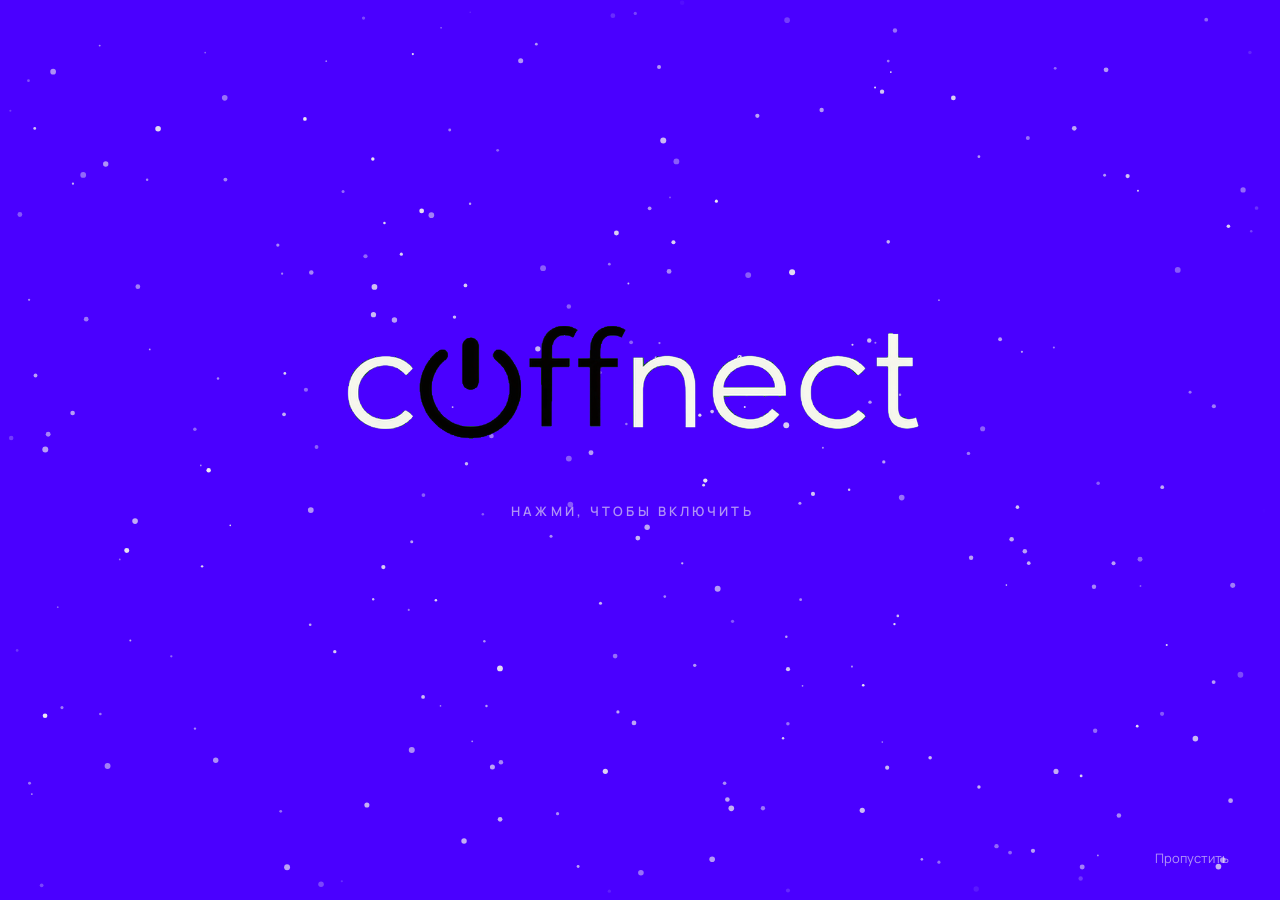
==== index.html @ 3ec6827f "Сайт CONNECT: главная, каталог, ремонт, правовые страницы Co-Authored-By: Claude Opus 5.5 <noreply@a" ====
<!doctype html>
<html lang="ru">
<head>
  <meta charset="utf-8">
  <meta name="viewport" content="width=device-width, initial-scale=1">
  <title>CONNECT — смартфоны, аксессуары и ремонт в Тирасполе</title>
  <meta name="description" content="15 лет продаём и ремонтируем смартфоны. Ремонт от 30 минут, iPhone и Samsung в наличии и под заказ, рассрочка. Тирасполь, ул. Комсомольская 10/1.">
  <meta name="theme-color" content="#4A00FF">
  <!-- Интро показываем только при первом заходе: решаем до отрисовки, чтобы не мигало -->
  <script>
    try {
      if (localStorage.getItem('connect-intro-seen') === '1' && !location.search.includes('intro')) {
        document.documentElement.classList.add('intro-seen');
      }
    } catch (e) {}
  </script>
  <link rel="preconnect" href="https://fonts.googleapis.com">
  <link rel="preconnect" href="https://fonts.gstatic.com" crossorigin>
  <link href="https://fonts.googleapis.com/css2?family=Manrope:wght@400;600;800&display=swap" rel="stylesheet">
  <link rel="stylesheet" href="css/style.css?v=7">
</head>
<body class="is-off">

  <header class="site-header" aria-hidden="true">
    <a class="site-logo" href="index.html" aria-label="CONNECT — на главную"><img src="assets/logo-on.png" alt="CONNECT" width="1060" height="280"></a>
    <nav class="site-nav">
      <a href="catalog.html">Каталог</a>
      <a href="repair.html">Ремонт</a>
      <a href="#contacts">Контакты</a>
    </nav>
    <div class="socials">
      <a href="https://www.instagram.com/connect_md/" target="_blank" rel="noopener" aria-label="Instagram" title="Instagram">
        <svg viewBox="0 0 24 24"><rect x="3" y="3" width="18" height="18" rx="5"/><circle cx="12" cy="12" r="4"/><circle class="dot" cx="17.3" cy="6.7" r="1.1"/></svg>
      </a>
      <a href="viber://chat?number=%2B37377507700" aria-label="Viber" title="Viber">
        <svg viewBox="0 0 24 24"><path d="M12 2.8c5.3 0 8.7 2.6 8.7 7.7s-3.4 7.6-8.7 7.6c-.6 0-1.2 0-1.8-.1L6.6 21v-3.8C4.4 15.9 3.3 13.6 3.3 10.5 3.3 5.4 6.7 2.8 12 2.8z"/><path d="M9.3 7.6l1.2-.3.9 1.9-.9.8c.5 1.2 1.4 2.1 2.6 2.6l.8-.9 1.9.9-.3 1.2c-.2.5-.7.8-1.2.7-3-.4-5.4-2.8-5.8-5.8-.1-.5.2-1 .8-1.1z"/></svg>
      </a>
      <a href="https://t.me/+37377507700" target="_blank" rel="noopener" aria-label="Telegram" title="Telegram">
        <svg viewBox="0 0 24 24"><path d="M21.2 3.6L2.9 10.7c-.8.3-.8 1.4 0 1.6l4.6 1.5 1.8 5.6c.2.7 1.1.9 1.6.4l2.6-2.5 4.7 3.5c.6.4 1.4.1 1.6-.6l3-15.2c.2-.9-.7-1.6-1.6-1.4z"/><path d="M7.5 13.8l10.1-6.4-7.4 7.2"/></svg>
      </a>
    </div>
  </header>

  <!-- ===== Первый экран ===== -->
  <section class="stage" id="top">
    <canvas class="particles" aria-hidden="true"></canvas>

    <div class="logo">
      <img class="logo__img logo__img--off" src="assets/logo-off.png" alt="" width="1060" height="280">
      <img class="logo__img logo__img--on" src="assets/logo-on.png" alt="CONNECT" width="1060" height="280">
      <button class="power" type="button" aria-label="Включить сайт">
        <span class="power__ring"></span>
      </button>
    </div>

    <p class="hint">Нажми, чтобы включить</p>
    <button class="skip" type="button">Пропустить</button>

    <div class="tagline">
      <p class="tagline__main">15 лет продаём и ремонтируем ваши смартфоны</p>
      <p class="tagline__sub">Ремонт от 30 минут · Смартфоны в наличии и под заказ</p>
      <div class="tagline__actions">
        <a class="btn" href="catalog.html">Каталог</a>
        <a class="btn btn--ghost" href="repair.html">Ремонт</a>
      </div>
    </div>
  </section>

  <!-- ===== Бегущие ленты-разделитель ===== -->
  <div class="tapes" aria-hidden="true">
    <div class="tape tape--red">
      <div class="tape__track">
        <span>Ремонт от 30 минут</span><span>Замена дисплея</span><span>Аккумуляторы</span><span>Разъёмы зарядки</span><span>Прошивка</span><span>Ремонт ноутбуков</span>
        <span>Ремонт от 30 минут</span><span>Замена дисплея</span><span>Аккумуляторы</span><span>Разъёмы зарядки</span><span>Прошивка</span><span>Ремонт ноутбуков</span>
      </div>
    </div>
    <div class="tape tape--white">
      <div class="tape__track">
        <span>iPhone</span><span>Samsung</span><span>MacBook</span><span>iPad</span><span>Apple Watch</span><span>AirPods</span><span>Рассрочка «Клевер»</span><span>15 лет в Тирасполе</span>
        <span>iPhone</span><span>Samsung</span><span>MacBook</span><span>iPad</span><span>Apple Watch</span><span>AirPods</span><span>Рассрочка «Клевер»</span><span>15 лет в Тирасполе</span>
      </div>
    </div>
  </div>

  <main class="content">
    <!-- ===== Два раздела: каталог и ремонт ===== -->
    <section class="doors" aria-label="Разделы сайта">
      <a class="door door--catalog" href="catalog.html">
        <span class="door__kicker">01</span>
        <h2 class="door__title">Каталог</h2>
        <p class="door__text">iPhone, Samsung, MacBook, iPad, часы и аксессуары. Выберите цвет и память — цена появится сразу.</p>
        <span class="door__cta">Смотреть каталог <i>→</i></span>
        <div class="door__art">
          <img class="art art--mac" src="assets/catalog/mba-midnight.webp" alt="" loading="lazy">
          <img class="art art--phone" src="assets/catalog/i18pro-burgundy.webp" alt="" loading="lazy">
          <img class="art art--watch" src="assets/products/watch.webp" alt="" loading="lazy">
        </div>
      </a>

      <a class="door door--repair" href="repair.html">
        <span class="door__kicker">02</span>
        <h2 class="door__title">Ремонт</h2>
        <p class="door__text">Стекло, дисплей, аккумулятор, разъём, камеры, прошивка. Многие поломки — за 30 минут, пока вы ждёте.</p>
        <span class="door__cta">Что мы чиним <i>→</i></span>
        <div class="door__art door__art--repair">
          <span class="big-num">30<small>мин</small></span>
          <ul class="door__chips">
            <li>Дисплей</li><li>Аккумулятор</li><li>Разъём</li><li>Камера</li><li>Крышка</li>
          </ul>
        </div>
      </a>
    </section>

    <!-- ===== Контакты ===== -->
    <section class="contacts" id="contacts">
      <h2 class="section-title">Как нас найти</h2>
      <div class="contacts__box">
        <p class="contacts__addr">Тирасполь, ул. Комсомольская 10/1</p>
        <div class="map" data-map-src="https://www.google.com/maps?q=%D0%A2%D0%B8%D1%80%D0%B0%D1%81%D0%BF%D0%BE%D0%BB%D1%8C%2C+%D1%83%D0%BB.+%D0%9A%D0%BE%D0%BC%D1%81%D0%BE%D0%BC%D0%BE%D0%BB%D1%8C%D1%81%D0%BA%D0%B0%D1%8F+10%2F1&z=17&output=embed">
          <p>Карта загружается с сервиса Google Maps, который может сохранять свои cookies.</p>
          <button class="btn map__load" type="button">Показать карту</button>
        </div>
      </div>
    </section>
  </main>

  <footer class="site-footer">
    <img src="assets/logo-on.png" alt="CONNECT" width="160" height="42">
    <nav class="footer-links" aria-label="Правовая информация">
      <a href="privacy.html">Политика конфиденциальности</a>
      <a href="cookies.html">Политика cookies</a>
      <a href="terms.html">Пользовательское соглашение</a>
      <button class="cookie-settings" type="button">Настройки cookies</button>
    </nav>
    <p>© 2026 CONNECT · Тирасполь, ул. Комсомольская 10/1</p>
  </footer>

  <script src="js/particles.js?v=7"></script>
  <script src="js/intro.js?v=7"></script>
  <script src="js/consent.js?v=7"></script>
</body>
</html>
---- css/style.css ----
/* Цвета сняты попиксельно с логотипов, присланных Даниилом */
:root {
  --violet: #4A00FF;
  --violet-deep: #3600C2;
  --red: #C32920;
  --white: #F5F5F0;
  --white-60: rgba(245, 245, 240, .6);
  --glass: rgba(255, 255, 255, .08);
  --glass-line: rgba(255, 255, 255, .22);
  --ease-out: cubic-bezier(.16, 1, .3, 1);
}

* { box-sizing: border-box; margin: 0; padding: 0; }

/* Место под полосу прокрутки занято всегда — иначе при включении логотип сдвигается влево */
html { scroll-behavior: smooth; scrollbar-gutter: stable; background: var(--violet); }

body {
  background: var(--violet);
  color: var(--white);
  font-family: "Manrope", system-ui, sans-serif;
  line-height: 1.5;
  -webkit-font-smoothing: antialiased;
}

/* Пока сайт выключен — только первый экран, без прокрутки */
body.is-off,
body.is-switching { overflow: hidden; }
body:not(.is-on) .content,
body:not(.is-on) .tapes,
body:not(.is-on) .site-footer { display: none; }

a { color: inherit; text-decoration: none; }
button { font: inherit; color: inherit; background: none; border: 0; cursor: pointer; }
img { display: block; max-width: 100%; }

/* ---------- Шапка ---------- */
.site-header {
  position: fixed;
  inset: 0 0 auto;
  display: flex;
  align-items: center;
  gap: clamp(16px, 4vw, 48px);
  padding: 14px clamp(16px, 4vw, 48px);
  z-index: 10;
  opacity: 0;
  translate: 0 -12px;
  pointer-events: none;
  transition: opacity .6s .5s, translate .6s .5s var(--ease-out), background .3s;
}
.is-on .site-header { opacity: 1; translate: 0 0; pointer-events: auto; }
.site-header.is-scrolled { background: rgba(54, 0, 194, .85); backdrop-filter: blur(10px); }

.site-logo img { width: 128px; height: auto; }

.site-nav { display: flex; gap: clamp(16px, 3vw, 36px); font-weight: 600; font-size: 15px; }
.site-nav a { opacity: .85; transition: opacity .2s; }
.site-nav a:hover, .site-nav a[aria-current] { opacity: 1; }
.site-nav a[aria-current] { text-decoration: underline; text-underline-offset: 6px; }
/* Соцсети справа в шапке */
.socials { display: flex; gap: 6px; margin-left: auto; }
.socials a {
  display: grid;
  place-items: center;
  width: 38px;
  height: 38px;
  border-radius: 50%;
  border: 1px solid var(--glass-line);
  transition: background .2s, border-color .2s, translate .2s;
}
.socials a:hover { background: var(--white); border-color: var(--white); color: var(--violet); translate: 0 -2px; }
.socials svg { width: 19px; height: 19px; fill: none; stroke: currentColor; stroke-width: 1.7; stroke-linejoin: round; stroke-linecap: round; }
.socials .dot { fill: currentColor; stroke: none; }

/* ---------- Первый экран ---------- */
.stage {
  position: relative;
  min-height: 100vh;
  min-height: 100svh;
  display: grid;
  place-content: center;
  justify-items: center;
  grid-template-areas: "logo" "below";
  row-gap: 36px;
  padding: 96px 16px 48px;
  text-align: center;
  overflow: hidden;
}
.stage > :not(.particles) { position: relative; z-index: 1; }
.stage > .skip { position: absolute; }

/* Частицы на фоне (canvas) */
.particles {
  position: absolute;
  inset: 0;
  pointer-events: none;
}

.logo {
  grid-area: logo;
  position: relative;
  width: min(56vw, 640px);
  aspect-ratio: 1060 / 280;
}

.logo__img {
  position: absolute;
  inset: 0;
  width: 100%;
  height: 100%;
  user-select: none;
  -webkit-user-drag: none;
}
.logo__img--on { opacity: 0; }

/* Кнопка питания лежит прямо поверх значка в букве «o» */
.power {
  position: absolute;
  left: 24.7%;
  top: 53.6%;
  width: 19%;
  aspect-ratio: 1;
  translate: -50% -50%;
  border-radius: 50%;
}
.power:focus-visible { outline: 2px solid var(--white); outline-offset: 6px; }

.power__ring {
  position: absolute;
  inset: -6%;
  border-radius: 50%;
  border: 2px solid var(--white);
  opacity: 0;
  animation: breathe 2.4s ease-in-out infinite;
}
.power:hover .power__ring { animation-duration: 1.2s; }

@keyframes breathe {
  0%   { opacity: 0;   scale: .9; }
  50%  { opacity: .55; scale: 1.08; }
  100% { opacity: 0;   scale: 1.25; }
}

.hint {
  grid-area: below;
  font-size: 13px;
  font-weight: 600;
  letter-spacing: .24em;
  text-transform: uppercase;
  color: var(--white-60);
  animation: hint-in 1s .6s both;
}
@keyframes hint-in { from { opacity: 0; translate: 0 8px; } }

.skip {
  position: absolute;
  right: 24px;
  bottom: 24px;
  font-size: 13px;
  color: var(--white-60);
  padding: 8px 12px;
}
.skip:hover { color: var(--white); }

/* Лозунг под логотипом — появляется после включения */
.tagline {
  grid-area: below;
  visibility: hidden;
  opacity: 0;
  translate: 0 16px;
  transition: opacity .8s .35s, translate .8s .35s var(--ease-out), visibility 0s .35s;
}
.tagline__main {
  font-size: clamp(22px, 2.6vw, 34px);
  font-weight: 800;
  line-height: 1.2;
  letter-spacing: -.01em;
}
.tagline__sub { margin-top: 10px; font-size: 16px; color: var(--white-60); }
.tagline__actions { display: flex; justify-content: center; gap: 12px; margin-top: 28px; }

/* ---------- Включение ---------- */
.is-switching .logo__img--off { animation: off-out .5s steps(1) forwards; }
.is-switching .logo__img--on  { animation: on-flicker .7s forwards; }
.is-switching .logo { animation: press .18s ease-out; }

@keyframes press { 50% { scale: .97; } }
@keyframes off-out { to { opacity: 0; } }
@keyframes on-flicker {
  0%   { opacity: 0; }
  12%  { opacity: 1; }
  20%  { opacity: .2; }
  32%  { opacity: 1; }
  40%  { opacity: .5; }
  100% { opacity: 1; filter: drop-shadow(0 0 18px rgba(195, 41, 32, .55)); }
}

.is-on .logo__img--off,
.is-on .power,
.is-on .hint,
.is-on .skip,
.is-switching .hint,
.is-switching .skip { opacity: 0; visibility: hidden; transition: opacity .3s, visibility 0s .3s; }

.is-on .logo__img--on {
  opacity: 1;
  filter: drop-shadow(0 0 14px rgba(195, 41, 32, .35));
}
.is-on .tagline { visibility: visible; opacity: 1; translate: 0 0; transition-delay: .35s, .35s, 0s; }

/* Повторный заход: всё уже включено, без анимаций */
.intro-seen .site-header,
.intro-seen .tagline,
.intro-seen .logo__img,
.intro-seen .hint,
.intro-seen .skip { transition: none !important; animation: none !important; }
.intro-seen .hint, .intro-seen .skip, .intro-seen .power { display: none; }

/* ---------- Общие блоки ---------- */
.content {
  max-width: 1160px;
  margin: 0 auto;
  padding: 0 clamp(16px, 4vw, 40px);
}

section[id] { scroll-margin-top: 72px; }

.section-title {
  font-size: clamp(32px, 5vw, 56px);
  font-weight: 800;
  line-height: 1.05;
  letter-spacing: -.02em;
}
.section-lead {
  max-width: 620px;
  margin-top: 16px;
  font-size: 18px;
  color: var(--white-60);
}

.btn {
  display: inline-flex;
  align-items: center;
  justify-content: center;
  min-height: 48px;
  padding: 0 24px;
  border-radius: 999px;
  background: var(--white);
  color: var(--violet);
  font-weight: 800;
  transition: translate .2s, box-shadow .2s;
}
.btn:hover { translate: 0 -2px; box-shadow: 0 10px 24px rgba(20, 0, 90, .4); }
.btn--red { background: var(--red); color: var(--white); }
.btn--ghost { background: transparent; color: var(--white); border: 1px solid var(--glass-line); }

/* ---------- Бегущие ленты между первым экраном и разделами ---------- */
.tapes {
  position: relative;
  height: 180px;
  margin: -40px 0 0;
  overflow: hidden;
}
.tape {
  position: absolute;
  left: -10%;
  width: 120%;
  top: 50%;
  padding: 14px 0;
  overflow: hidden;
  white-space: nowrap;
  font-size: clamp(16px, 1.8vw, 22px);
  font-weight: 800;
  text-transform: uppercase;
  letter-spacing: .04em;
}
.tape--red { background: var(--red); color: var(--white); rotate: 3deg; translate: 0 -50%; }
.tape--white { background: var(--white); color: var(--violet); rotate: -2.5deg; translate: 0 -50%; box-shadow: 0 16px 40px rgba(20, 0, 90, .35); }

.tape__track { display: inline-flex; animation: tape 40s linear infinite; }
.tape--red .tape__track { animation-direction: reverse; animation-duration: 46s; }
.tape__track span { display: inline-flex; align-items: center; }
.tape__track span::after {
  content: "";
  width: 9px;
  height: 9px;
  margin: 0 28px;
  border-radius: 50%;
  background: currentColor;
  opacity: .5;
}
@keyframes tape { to { transform: translateX(-50%); } }

/* ---------- Два раздела: каталог и ремонт ---------- */
.doors {
  display: grid;
  grid-template-columns: 1.15fr 1fr;
  gap: 20px;
  padding: 72px 0 40px;
}

.door {
  position: relative;
  display: flex;
  flex-direction: column;
  min-height: 520px;
  padding: clamp(24px, 3vw, 40px);
  border-radius: 32px;
  overflow: hidden;
  isolation: isolate;
  transition: translate .5s var(--ease-out), box-shadow .5s;
}
.door:hover { translate: 0 -6px; box-shadow: 0 30px 60px rgba(20, 0, 90, .5); }

.door--catalog { background: var(--white); color: var(--violet-deep); }
.door--repair { background: var(--violet-deep); border: 1px solid var(--glass-line); }

.door__kicker { font-size: 14px; font-weight: 800; letter-spacing: .2em; opacity: .5; }
.door__title {
  margin-top: 8px;
  font-size: clamp(44px, 6vw, 84px);
  font-weight: 800;
  line-height: .95;
  letter-spacing: -.03em;
}
.door__text { max-width: 360px; margin-top: 16px; font-size: 17px; opacity: .75; }
.door__cta {
  display: inline-flex;
  align-items: center;
  gap: 10px;
  margin-top: 24px;
  font-weight: 800;
}
.door__cta i {
  display: grid;
  place-items: center;
  width: 40px;
  height: 40px;
  border-radius: 50%;
  font-style: normal;
  background: var(--violet);
  color: var(--white);
  transition: translate .4s var(--ease-out);
}
.door--repair .door__cta i { background: var(--red); }
.door:hover .door__cta i { translate: 6px 0; }

/* Картинки техники в карточке каталога */
.door__art { position: relative; flex: 1; min-height: 220px; margin-top: 24px; }
.art { position: absolute; object-fit: contain; transition: translate .7s var(--ease-out), rotate .7s var(--ease-out); }
.art--mac { right: -4%; bottom: 0; width: 72%; }
.art--phone { left: 4%; bottom: 0; height: 92%; rotate: -8deg; }
.art--watch { left: 44%; bottom: -4%; width: 26%; rotate: 8deg; }
.door:hover .art--mac { translate: 10px -6px; }
.door:hover .art--phone { translate: -6px -14px; rotate: -12deg; }
.door:hover .art--watch { translate: 0 -10px; rotate: 14deg; }

/* «30 мин» и чипы в карточке ремонта */
.door__art--repair { display: flex; flex-direction: column; justify-content: flex-end; }
.big-num {
  font-size: clamp(110px, 14vw, 190px);
  font-weight: 800;
  line-height: .8;
  letter-spacing: -.05em;
  color: var(--red);
  text-shadow: 0 0 40px rgba(195, 41, 32, .45);
}
.big-num small { font-size: .22em; letter-spacing: 0; margin-left: 8px; color: var(--white); text-shadow: none; }
.door__chips { list-style: none; display: flex; flex-wrap: wrap; gap: 8px; margin-top: 24px; }
.door__chips li {
  padding: 8px 14px;
  border-radius: 999px;
  border: 1px solid var(--glass-line);
  font-size: 14px;
  font-weight: 600;
  transition: background .3s, color .3s;
}
.door:hover .door__chips li { background: var(--glass); }

/* ---------- Что мы чиним ---------- */
.repair { padding: 96px 0 40px; }

.repair-list {
  list-style: none;
  display: grid;
  grid-template-columns: repeat(4, 1fr);
  gap: 16px;
  margin-top: 48px;
}
.repair-list li {
  display: flex;
  flex-direction: column;
  gap: 6px;
  padding: 24px 20px;
  border-radius: 20px;
  border: 1px solid var(--glass-line);
  transition: background .3s, border-color .3s;
}
.repair-list li:hover { background: var(--glass); border-color: rgba(255, 255, 255, .45); }
.repair-list b { font-size: 18px; font-weight: 800; }
.repair-list b::before {
  content: "";
  display: block;
  width: 10px;
  height: 10px;
  margin-bottom: 14px;
  border-radius: 50%;
  background: var(--red);
  box-shadow: 0 0 12px rgba(195, 41, 32, .8);
}
.repair-list span { font-size: 14px; color: var(--white-60); }

.repair-cta {
  display: flex;
  flex-wrap: wrap;
  align-items: center;
  gap: 12px 16px;
  margin-top: 40px;
}
.repair-cta p { flex-basis: 100%; font-size: 17px; }

/* ---------- Контакты и подвал ---------- */
.contacts { padding: 120px 0 80px; text-align: center; }
.contacts__box {
  margin-top: 32px;
  padding: 40px 24px;
  border-radius: 24px;
  background: var(--violet-deep);
}
.contacts__addr { font-size: clamp(20px, 2.4vw, 28px); font-weight: 800; }
.map {
  display: block;
  width: 100%;
  height: 420px;
  margin-top: 28px;
  border: 0;
  border-radius: 18px;
  background: var(--violet);
}

/* ---------- Страница «Ремонт» ---------- */
.repair-page { padding-top: 120px; }
.repair-hero__facts { display: flex; flex-wrap: wrap; gap: 16px; margin-top: 40px; }
.repair-hero__facts div {
  flex: 1 1 200px;
  padding: 24px;
  border-radius: 20px;
  background: var(--violet-deep);
}
.repair-hero__facts b { display: block; font-size: 36px; font-weight: 800; color: var(--white); }
.repair-hero__facts span { color: var(--white-60); }
.section-title--sm { font-size: clamp(28px, 3.6vw, 42px); }
.repair-page .repair-list { margin-top: 32px; }

.steps { padding: 72px 0 96px; }
.steps__list { list-style: none; counter-reset: step; display: grid; grid-template-columns: repeat(3, 1fr); gap: 16px; margin-top: 32px; }
.steps__list li {
  counter-increment: step;
  display: flex;
  flex-direction: column;
  gap: 6px;
  padding: 24px;
  border-radius: 20px;
  background: var(--glass);
  border: 1px solid var(--glass-line);
}
.steps__list li::before {
  content: counter(step);
  display: grid;
  place-items: center;
  width: 40px;
  height: 40px;
  margin-bottom: 10px;
  border-radius: 50%;
  background: var(--red);
  font-weight: 800;
}
.steps__list b { font-size: 18px; }
.steps__list span { color: var(--white-60); font-size: 15px; }

.site-footer {
  display: flex;
  align-items: center;
  justify-content: space-between;
  gap: 16px;
  padding: 32px clamp(16px, 4vw, 48px);
  border-top: 1px solid var(--glass-line);
  font-size: 14px;
  color: var(--white-60);
}

/* ---------- Ссылки в подвале ---------- */
.footer-links { display: flex; flex-wrap: wrap; justify-content: center; gap: 8px 20px; }
.footer-links a, .footer-links button { font-size: 14px; color: var(--white-60); transition: color .2s; }
.footer-links a:hover, .footer-links button:hover { color: var(--white); }

/* ---------- Карта до согласия ---------- */
div.map {
  display: grid;
  place-content: center;
  justify-items: center;
  gap: 16px;
  padding: 24px;
  text-align: center;
  color: var(--white-60);
}
div.map.is-loaded { display: block; padding: 0; overflow: hidden; }
div.map iframe { display: block; width: 100%; height: 100%; border: 0; }

/* ---------- Баннер cookies ---------- */
.cookie-banner {
  position: fixed;
  left: 16px;
  right: 16px;
  bottom: 16px;
  z-index: 50;
  display: flex;
  flex-wrap: wrap;
  align-items: center;
  justify-content: space-between;
  gap: 16px 24px;
  max-width: 920px;
  margin: 0 auto;
  padding: 20px 24px;
  border-radius: 22px;
  background: var(--violet-deep);
  border: 1px solid var(--glass-line);
  box-shadow: 0 24px 60px rgba(16, 0, 60, .55);
  font-size: 15px;
  opacity: 0;
  translate: 0 24px;
  visibility: hidden;
  transition: opacity .4s, translate .4s var(--ease-out), visibility 0s .4s;
}
.cookie-banner.is-visible { opacity: 1; translate: 0 0; visibility: visible; transition-delay: 0s; }
.cookie-banner p { flex: 1 1 380px; color: var(--white-60); }
.cookie-banner a { color: var(--white); text-decoration: underline; text-underline-offset: 3px; }
.cookie-banner__actions { display: flex; flex-wrap: wrap; gap: 10px; }
.cookie-banner .btn { min-height: 44px; padding: 0 20px; }

/* ---------- Юридические страницы ---------- */
.legal { max-width: 820px; padding-top: 120px; padding-bottom: 96px; }
.legal .section-title { font-size: clamp(32px, 4.5vw, 48px); }
.legal__date { margin: 12px 0 32px; font-size: 14px; color: var(--white-60); }
.legal h2 { margin: 40px 0 12px; font-size: 22px; font-weight: 800; }
.legal p, .legal li { font-size: 16px; color: rgba(245, 245, 240, .82); }
.legal p + p { margin-top: 12px; }
.legal ul { margin: 12px 0 0 20px; display: grid; gap: 6px; }
.legal a { color: var(--white); text-decoration: underline; text-underline-offset: 3px; }
.legal code { padding: 2px 6px; border-radius: 6px; background: var(--glass); font-size: 14px; }
.legal mark.todo { padding: 0 4px; border-radius: 4px; background: #FFE066; color: #2B1A00; }
.link-button { color: var(--white); text-decoration: underline; text-underline-offset: 3px; font-size: inherit; }

.legal-table { margin-top: 16px; border-top: 1px solid var(--glass-line); }
.legal-table > div {
  display: grid;
  grid-template-columns: 1fr 2fr 1fr;
  gap: 16px;
  padding: 12px 0;
  border-bottom: 1px solid var(--glass-line);
  font-size: 15px;
}
.legal-table b { font-size: 13px; color: var(--white-60); font-weight: 600; }

/* ================= Каталог ================= */
.catalog-page { padding: 112px 0 80px; }

.notice { margin-top: 12px; font-size: 14px; color: var(--white-60); }

.tabs {
  display: flex;
  gap: 8px;
  margin: 32px 0 28px;
  overflow-x: auto;
  scrollbar-width: none;
}
.tabs button {
  flex: none;
  padding: 10px 18px;
  border-radius: 999px;
  border: 1px solid var(--glass-line);
  font-size: 15px;
  font-weight: 600;
  transition: background .2s, color .2s;
}
.tabs button:hover { background: var(--glass); }
.tabs button[aria-pressed="true"] { background: var(--white); color: var(--violet); border-color: var(--white); }

.products {
  list-style: none;
  display: grid;
  grid-template-columns: repeat(auto-fill, minmax(240px, 1fr));
  gap: 16px;
}

.card {
  display: flex;
  flex-direction: column;
  width: 100%;
  height: 100%;
  padding: 20px;
  border-radius: 22px;
  background: var(--glass);
  border: 1px solid var(--glass-line);
  text-align: left;
  transition: background .3s, border-color .3s, translate .3s var(--ease-out), box-shadow .3s;
}
.card:hover,
.card:focus-visible {
  background: rgba(255, 255, 255, .14);
  border-color: rgba(255, 255, 255, .5);
  translate: 0 -4px;
  box-shadow: 0 20px 40px rgba(20, 0, 90, .45);
  outline: none;
}
.card__img {
  height: 200px;
  width: 100%;
  object-fit: contain;
  margin-bottom: 18px;
  transition: scale .5s var(--ease-out);
}
.card:hover .card__img { scale: 1.06; }
.card__name { font-size: 18px; font-weight: 800; }
.card__price { margin-top: 2px; color: var(--white-60); }
.card__dots { display: flex; gap: 6px; margin-top: auto; padding-top: 14px; }
.card__dots i {
  width: 12px;
  height: 12px;
  border-radius: 50%;
  border: 1px solid rgba(255, 255, 255, .5);
}

/* ---------- Карточка товара (всплывающее окно) ---------- */
.product {
  width: min(1040px, calc(100% - 32px));
  max-height: calc(100vh - 48px);
  margin: auto;
  padding: 0;
  border: 0;
  border-radius: 28px;
  background: var(--violet-deep);
  color: var(--white);
  overflow: auto;
}
.product::backdrop { background: rgba(16, 0, 60, .7); backdrop-filter: blur(6px); }
.product[open] { animation: pop .35s var(--ease-out); }
@keyframes pop { from { opacity: 0; scale: .96; } }

.product__inner {
  display: grid;
  grid-template-columns: 1fr 1fr;
  gap: 40px;
  padding: 40px;
}
.product__close {
  position: sticky;
  top: 16px;
  float: right;
  margin: 16px 16px -56px 0;
  width: 40px;
  height: 40px;
  border-radius: 50%;
  background: var(--glass);
  font-size: 22px;
  line-height: 1;
  z-index: 2;
}
.product__close:hover { background: rgba(255, 255, 255, .2); }

.product__media {
  display: grid;
  place-items: center;
  min-height: 360px;
  border-radius: 22px;
  background: radial-gradient(circle at 50% 45%, rgba(255, 255, 255, .16), transparent 65%);
}
.product__media img { max-height: 440px; object-fit: contain; }

.product__name { font-size: clamp(26px, 3vw, 36px); font-weight: 800; line-height: 1.1; }
.product__price { margin-top: 10px; font-size: 32px; font-weight: 800; }
.product__price small { display: block; font-size: 13px; font-weight: 400; color: var(--white-60); }

.option { margin-top: 24px; }
.option__label { font-size: 14px; color: var(--white-60); }
.option__label b { color: var(--white); font-weight: 600; }
.option__values { display: flex; flex-wrap: wrap; gap: 8px; margin-top: 10px; }

.swatch {
  width: 34px;
  height: 34px;
  border-radius: 50%;
  border: 2px solid transparent;
  box-shadow: inset 0 0 0 1px rgba(0, 0, 0, .25);
  outline: 2px solid transparent;
  outline-offset: 2px;
  transition: outline-color .2s;
}
.swatch[aria-pressed="true"] { outline-color: var(--white); }

.chip {
  min-width: 72px;
  padding: 10px 14px;
  border-radius: 12px;
  border: 1px solid var(--glass-line);
  font-weight: 600;
  transition: background .2s, color .2s;
}
.chip:hover { background: var(--glass); }
.chip[aria-pressed="true"] { background: var(--white); color: var(--violet); border-color: var(--white); }

.specs { margin-top: 28px; border-top: 1px solid var(--glass-line); }
.specs div { display: flex; justify-content: space-between; gap: 16px; padding: 10px 0; border-bottom: 1px solid var(--glass-line); font-size: 14px; }
.specs dt { color: var(--white-60); }
.specs dd { text-align: right; font-weight: 600; }

.product__actions { display: flex; flex-wrap: wrap; gap: 10px; margin-top: 28px; }

/* ---------- Планшеты ---------- */
@media (max-width: 1000px) {
  .repair-list { grid-template-columns: repeat(2, 1fr); }
}

/* ---------- Телефоны ---------- */
@media (max-width: 760px) {
  .site-header { gap: 12px; }
  .site-nav { gap: 12px; font-size: 13px; }
  .site-logo img { width: 92px; }
  .socials { gap: 4px; }
  .socials a { width: 32px; height: 32px; }
  .socials svg { width: 16px; height: 16px; }

  .tapes { height: 130px; margin-top: -20px; }
  .doors { grid-template-columns: 1fr; padding-top: 48px; }
  .door { min-height: 440px; border-radius: 26px; }
  .map { height: 300px; }
  .steps__list { grid-template-columns: 1fr; }
  .logo { width: min(86vw, 420px); }
  .tagline__main { font-size: 22px; }

  .repair, .contacts { padding-top: 72px; }
  .repair-list { grid-template-columns: 1fr; }
  .site-footer { flex-direction: column; text-align: center; }
  .legal-table > div { grid-template-columns: 1fr; gap: 4px; }
  .legal-table > div:first-child { display: none; }
  .cookie-banner { left: 8px; right: 8px; bottom: 8px; padding: 16px; }
  .cookie-banner__actions, .cookie-banner .btn { width: 100%; }

  .products { grid-template-columns: 1fr 1fr; gap: 10px; }
  .card { padding: 14px; }
  .card__img { height: 140px; }
  .card__name { font-size: 15px; }

  .product { width: 100%; max-height: 100svh; height: 100svh; border-radius: 0; }
  .product__inner { grid-template-columns: 1fr; gap: 20px; padding: 24px 16px 32px; }
  .product__media { min-height: 260px; }
  .product__media img { max-height: 280px; }
}

/* Для тех, кто отключил анимации в системе */
@media (prefers-reduced-motion: reduce) {
  *, *::before, *::after { animation-duration: .01ms !important; animation-iteration-count: 1 !important; transition-duration: .01ms !important; transition-delay: 0s !important; }
  html { scroll-behavior: auto; }
}
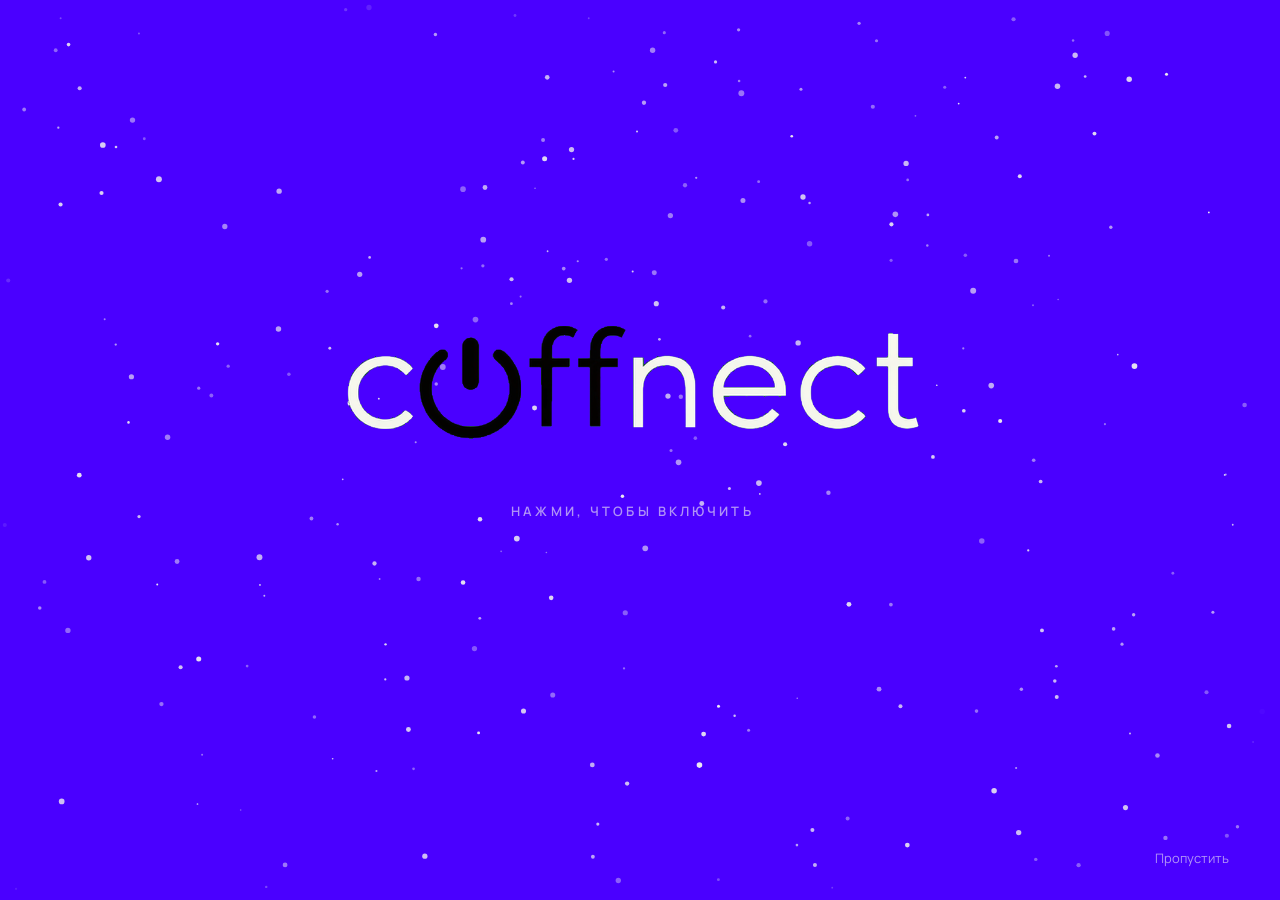
==== commit add07f89: "Телефон и соцсети в блоке «Как нас найти» Co-Authored-By: Claude Opus 5.5 <noreply@anthropic.com>" ====
--- a/index.html
+++ b/index.html
@@ -17,7 +17,7 @@
   <link rel="preconnect" href="https://fonts.googleapis.com">
   <link rel="preconnect" href="https://fonts.gstatic.com" crossorigin>
   <link href="https://fonts.googleapis.com/css2?family=Manrope:wght@400;600;800&display=swap" rel="stylesheet">
-  <link rel="stylesheet" href="css/style.css?v=7">
+  <link rel="stylesheet" href="css/style.css?v=8">
 </head>
 <body class="is-off">
 
@@ -116,6 +116,20 @@
       <h2 class="section-title">Как нас найти</h2>
       <div class="contacts__box">
         <p class="contacts__addr">Тирасполь, ул. Комсомольская 10/1</p>
+        <div class="contacts__reach">
+          <a class="contacts__phone" href="tel:+37377507700">775 07 700</a>
+          <div class="socials socials--big">
+          <a href="https://www.instagram.com/connect_md/" target="_blank" rel="noopener" aria-label="Instagram" title="Instagram">
+            <svg viewBox="0 0 24 24"><rect x="3" y="3" width="18" height="18" rx="5"/><circle cx="12" cy="12" r="4"/><circle class="dot" cx="17.3" cy="6.7" r="1.1"/></svg>
+          </a>
+          <a href="viber://chat?number=%2B37377507700" aria-label="Viber" title="Viber">
+            <svg viewBox="0 0 24 24"><path d="M12 2.8c5.3 0 8.7 2.6 8.7 7.7s-3.4 7.6-8.7 7.6c-.6 0-1.2 0-1.8-.1L6.6 21v-3.8C4.4 15.9 3.3 13.6 3.3 10.5 3.3 5.4 6.7 2.8 12 2.8z"/><path d="M9.3 7.6l1.2-.3.9 1.9-.9.8c.5 1.2 1.4 2.1 2.6 2.6l.8-.9 1.9.9-.3 1.2c-.2.5-.7.8-1.2.7-3-.4-5.4-2.8-5.8-5.8-.1-.5.2-1 .8-1.1z"/></svg>
+          </a>
+          <a href="https://t.me/+37377507700" target="_blank" rel="noopener" aria-label="Telegram" title="Telegram">
+            <svg viewBox="0 0 24 24"><path d="M21.2 3.6L2.9 10.7c-.8.3-.8 1.4 0 1.6l4.6 1.5 1.8 5.6c.2.7 1.1.9 1.6.4l2.6-2.5 4.7 3.5c.6.4 1.4.1 1.6-.6l3-15.2c.2-.9-.7-1.6-1.6-1.4z"/><path d="M7.5 13.8l10.1-6.4-7.4 7.2"/></svg>
+          </a>
+          </div>
+        </div>
         <div class="map" data-map-src="https://www.google.com/maps?q=%D0%A2%D0%B8%D1%80%D0%B0%D1%81%D0%BF%D0%BE%D0%BB%D1%8C%2C+%D1%83%D0%BB.+%D0%9A%D0%BE%D0%BC%D1%81%D0%BE%D0%BC%D0%BE%D0%BB%D1%8C%D1%81%D0%BA%D0%B0%D1%8F+10%2F1&z=17&output=embed">
           <p>Карта загружается с сервиса Google Maps, который может сохранять свои cookies.</p>
           <button class="btn map__load" type="button">Показать карту</button>
@@ -135,8 +149,8 @@
     <p>© 2026 CONNECT · Тирасполь, ул. Комсомольская 10/1</p>
   </footer>
 
-  <script src="js/particles.js?v=7"></script>
-  <script src="js/intro.js?v=7"></script>
-  <script src="js/consent.js?v=7"></script>
+  <script src="js/particles.js?v=8"></script>
+  <script src="js/intro.js?v=8"></script>
+  <script src="js/consent.js?v=8"></script>
 </body>
 </html>
--- a/css/style.css
+++ b/css/style.css
@@ -428,6 +428,12 @@
   background: var(--violet-deep);
 }
 .contacts__addr { font-size: clamp(20px, 2.4vw, 28px); font-weight: 800; }
+.contacts__reach { display: flex; flex-wrap: wrap; align-items: center; justify-content: center; gap: 16px 24px; margin-top: 18px; }
+.contacts__phone { font-size: clamp(22px, 2.6vw, 30px); font-weight: 800; letter-spacing: .02em; transition: color .2s; }
+.contacts__phone:hover { color: #fff; text-decoration: underline; text-underline-offset: 5px; }
+.socials--big { margin-left: 0; gap: 10px; }
+.socials--big a { width: 48px; height: 48px; }
+.socials--big svg { width: 22px; height: 22px; }
 .map {
   display: block;
   width: 100%;
@@ -729,6 +735,8 @@
   .socials { gap: 4px; }
   .socials a { width: 32px; height: 32px; }
   .socials svg { width: 16px; height: 16px; }
+  .socials--big a { width: 44px; height: 44px; }
+  .socials--big svg { width: 20px; height: 20px; }
 
   .tapes { height: 130px; margin-top: -20px; }
   .doors { grid-template-columns: 1fr; padding-top: 48px; }
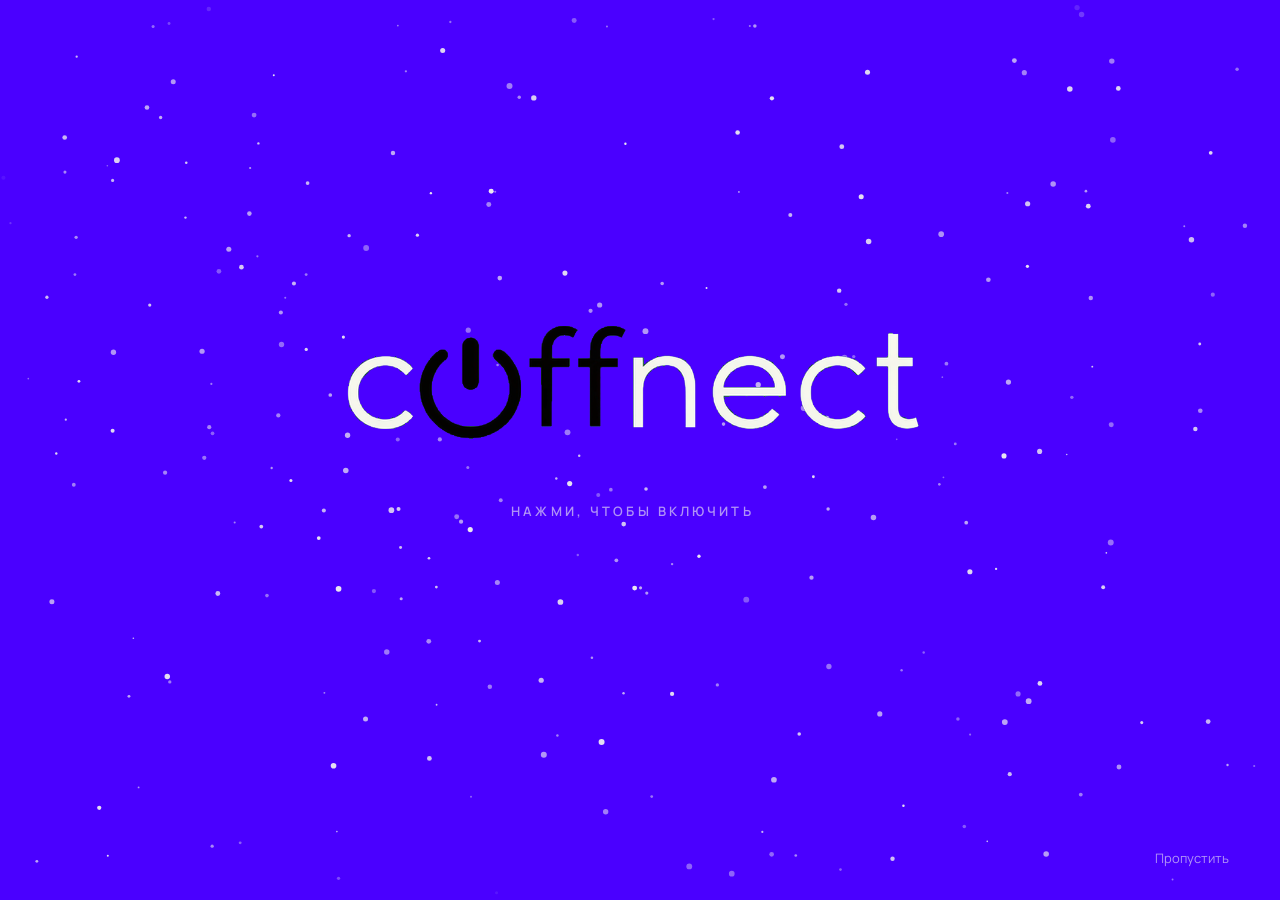
==== commit b9189011: "Частицы фоном на всех страницах (проба) Co-Authored-By: Claude Opus 5.5 <noreply@anthropic.com>" ====
--- a/index.html
+++ b/index.html
@@ -17,7 +17,7 @@
   <link rel="preconnect" href="https://fonts.googleapis.com">
   <link rel="preconnect" href="https://fonts.gstatic.com" crossorigin>
   <link href="https://fonts.googleapis.com/css2?family=Manrope:wght@400;600;800&display=swap" rel="stylesheet">
-  <link rel="stylesheet" href="css/style.css?v=8">
+  <link rel="stylesheet" href="css/style.css?v=9">
 </head>
 <body class="is-off">
 
@@ -43,8 +43,6 @@
 
   <!-- ===== Первый экран ===== -->
   <section class="stage" id="top">
-    <canvas class="particles" aria-hidden="true"></canvas>
-
     <div class="logo">
       <img class="logo__img logo__img--off" src="assets/logo-off.png" alt="" width="1060" height="280">
       <img class="logo__img logo__img--on" src="assets/logo-on.png" alt="CONNECT" width="1060" height="280">
@@ -149,8 +147,8 @@
     <p>© 2026 CONNECT · Тирасполь, ул. Комсомольская 10/1</p>
   </footer>
 
-  <script src="js/particles.js?v=8"></script>
-  <script src="js/intro.js?v=8"></script>
-  <script src="js/consent.js?v=8"></script>
+  <script src="js/particles.js?v=9"></script>
+  <script src="js/intro.js?v=9"></script>
+  <script src="js/consent.js?v=9"></script>
 </body>
 </html>
--- a/css/style.css
+++ b/css/style.css
@@ -16,7 +16,7 @@
 html { scroll-behavior: smooth; scrollbar-gutter: stable; background: var(--violet); }
 
 body {
-  background: var(--violet);
+  /* фон задан у html — иначе фон body перекрыл бы частицы */
   color: var(--white);
   font-family: "Manrope", system-ui, sans-serif;
   line-height: 1.5;
@@ -89,10 +89,11 @@
 .stage > :not(.particles) { position: relative; z-index: 1; }
 .stage > .skip { position: absolute; }
 
-/* Частицы на фоне (canvas) */
+/* Частицы на фоне всего сайта (canvas создаёт js/particles.js) */
 .particles {
-  position: absolute;
+  position: fixed;
   inset: 0;
+  z-index: -1;
   pointer-events: none;
 }
 
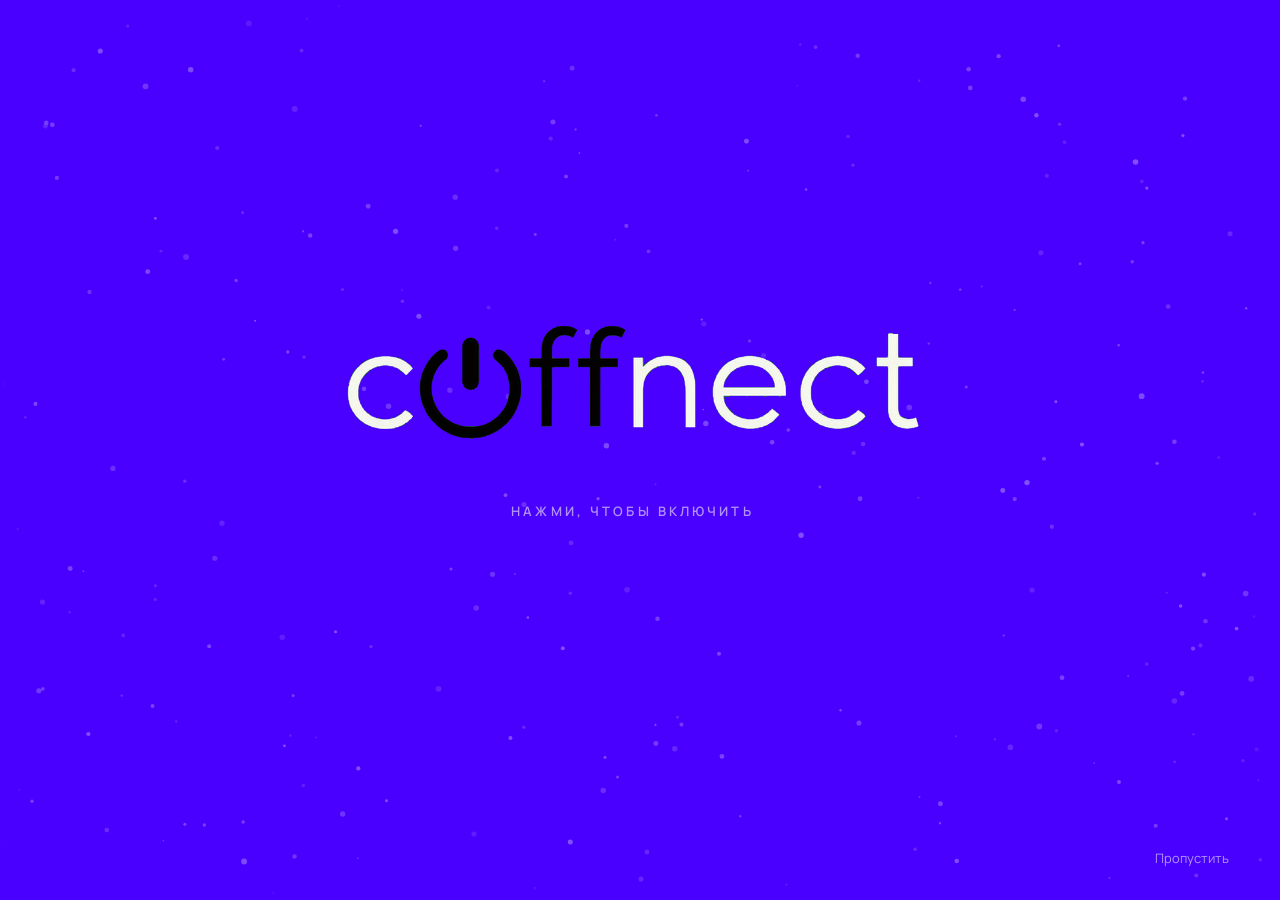
==== commit 4429c736: "Плавное появление сайта после нажатия кнопки питания Co-Authored-By: Claude Opus 5.5 <noreply@anthro" ====
--- a/index.html
+++ b/index.html
@@ -17,7 +17,7 @@
   <link rel="preconnect" href="https://fonts.googleapis.com">
   <link rel="preconnect" href="https://fonts.gstatic.com" crossorigin>
   <link href="https://fonts.googleapis.com/css2?family=Manrope:wght@400;600;800&display=swap" rel="stylesheet">
-  <link rel="stylesheet" href="css/style.css?v=9">
+  <link rel="stylesheet" href="css/style.css?v=11">
 </head>
 <body class="is-off">
 
@@ -147,8 +147,8 @@
     <p>© 2026 CONNECT · Тирасполь, ул. Комсомольская 10/1</p>
   </footer>
 
-  <script src="js/particles.js?v=9"></script>
-  <script src="js/intro.js?v=9"></script>
-  <script src="js/consent.js?v=9"></script>
+  <script src="js/particles.js?v=11"></script>
+  <script src="js/intro.js?v=11"></script>
+  <script src="js/consent.js?v=11"></script>
 </body>
 </html>
--- a/css/style.css
+++ b/css/style.css
@@ -209,6 +209,25 @@
 }
 .is-on .tagline { visibility: visible; opacity: 1; translate: 0 0; transition-delay: .35s, .35s, 0s; }
 
+/* Плавное появление после нажатия кнопки питания.
+   Задержки отсчитываются от момента, когда сайт включился (класс is-on). */
+.particles { transition: opacity 1.6s ease; }
+.is-off .particles,
+.is-switching .particles { opacity: .35; }
+
+.powering-on.is-on .tagline { transition: none; visibility: visible; opacity: 1; translate: 0 0; }
+.powering-on.is-on .tagline > * { animation: rise-in 1s var(--ease-out) both; }
+.powering-on.is-on .tagline__main { animation-delay: .1s; }
+.powering-on.is-on .tagline__sub { animation-delay: .3s; }
+.powering-on.is-on .tagline__actions { animation-delay: .5s; }
+.powering-on.is-on .site-header { transition: opacity 1s .8s, translate 1s .8s var(--ease-out), background .3s; }
+.powering-on.is-on .tapes,
+.powering-on.is-on .content,
+.powering-on.is-on .site-footer { animation: fade-up 1.2s 1s var(--ease-out) both; }
+
+@keyframes rise-in { from { opacity: 0; translate: 0 18px; filter: blur(6px); } }
+@keyframes fade-up { from { opacity: 0; translate: 0 40px; } }
+
 /* Повторный заход: всё уже включено, без анимаций */
 .intro-seen .site-header,
 .intro-seen .tagline,
@@ -216,6 +235,7 @@
 .intro-seen .hint,
 .intro-seen .skip { transition: none !important; animation: none !important; }
 .intro-seen .hint, .intro-seen .skip, .intro-seen .power { display: none; }
+.intro-seen .particles { transition: none; }
 
 /* ---------- Общие блоки ---------- */
 .content {
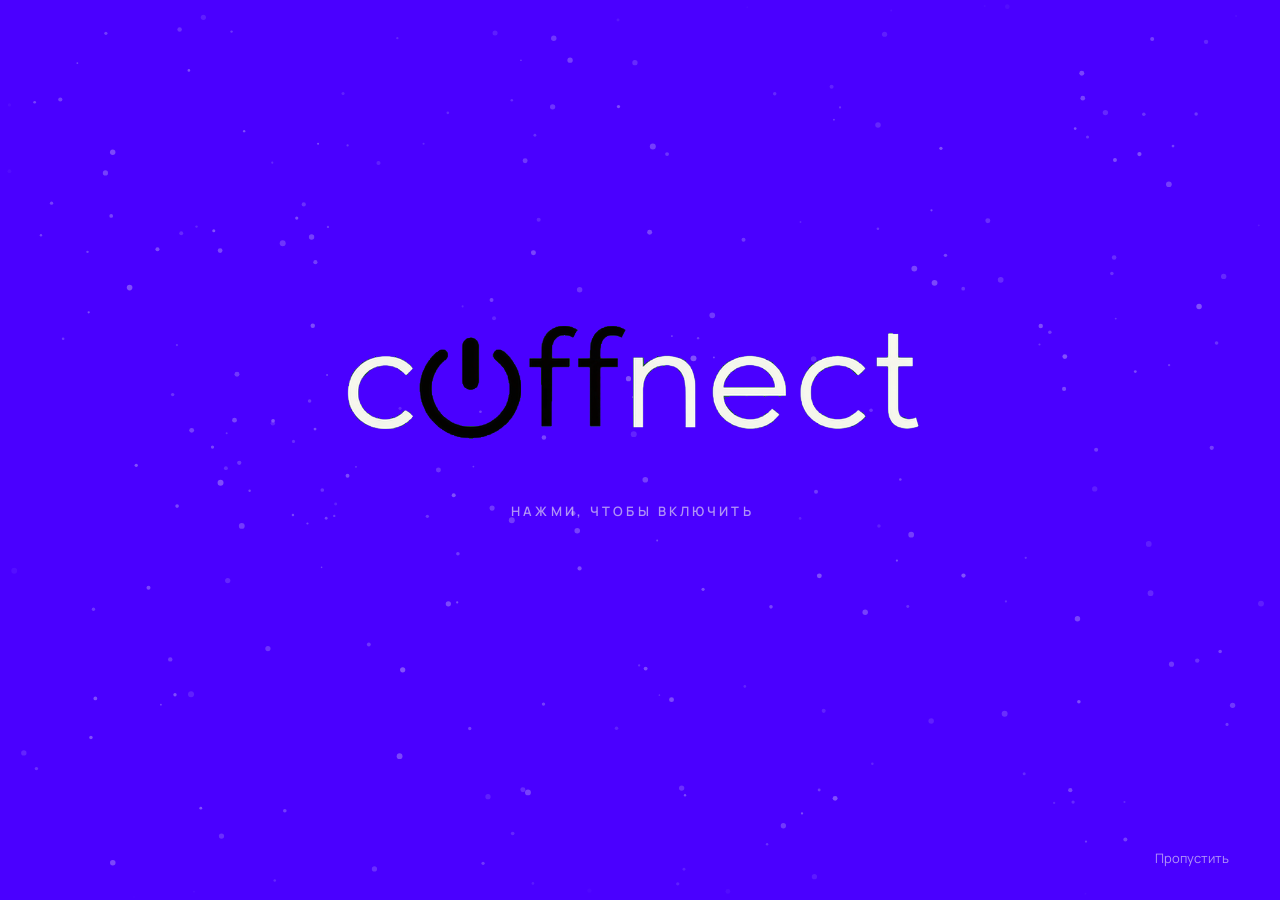
==== commit d00a5acb: "Появление после включения: всё одновременно и плавно Co-Authored-By: Claude Opus 5.5 <noreply@anthro" ====
--- a/index.html
+++ b/index.html
@@ -17,7 +17,7 @@
   <link rel="preconnect" href="https://fonts.googleapis.com">
   <link rel="preconnect" href="https://fonts.gstatic.com" crossorigin>
   <link href="https://fonts.googleapis.com/css2?family=Manrope:wght@400;600;800&display=swap" rel="stylesheet">
-  <link rel="stylesheet" href="css/style.css?v=11">
+  <link rel="stylesheet" href="css/style.css?v=12">
 </head>
 <body class="is-off">
 
@@ -147,8 +147,8 @@
     <p>© 2026 CONNECT · Тирасполь, ул. Комсомольская 10/1</p>
   </footer>
 
-  <script src="js/particles.js?v=11"></script>
-  <script src="js/intro.js?v=11"></script>
-  <script src="js/consent.js?v=11"></script>
+  <script src="js/particles.js?v=12"></script>
+  <script src="js/intro.js?v=12"></script>
+  <script src="js/consent.js?v=12"></script>
 </body>
 </html>
--- a/css/style.css
+++ b/css/style.css
@@ -209,24 +209,19 @@
 }
 .is-on .tagline { visibility: visible; opacity: 1; translate: 0 0; transition-delay: .35s, .35s, 0s; }
 
-/* Плавное появление после нажатия кнопки питания.
-   Задержки отсчитываются от момента, когда сайт включился (класс is-on). */
-.particles { transition: opacity 1.6s ease; }
+/* Плавное появление после нажатия кнопки питания:
+   всё остальное проявляется одновременно и медленно, без этапов. */
+.particles { transition: opacity 2.2s ease; }
 .is-off .particles,
 .is-switching .particles { opacity: .35; }
 
-.powering-on.is-on .tagline { transition: none; visibility: visible; opacity: 1; translate: 0 0; }
-.powering-on.is-on .tagline > * { animation: rise-in 1s var(--ease-out) both; }
-.powering-on.is-on .tagline__main { animation-delay: .1s; }
-.powering-on.is-on .tagline__sub { animation-delay: .3s; }
-.powering-on.is-on .tagline__actions { animation-delay: .5s; }
-.powering-on.is-on .site-header { transition: opacity 1s .8s, translate 1s .8s var(--ease-out), background .3s; }
+.powering-on.is-on .tagline { transition: none; visibility: visible; opacity: 1; translate: 0 0; animation: fade-in 2.2s ease both; }
+.powering-on.is-on .site-header { translate: 0 0; transition: opacity 2.2s ease, background .3s; }
 .powering-on.is-on .tapes,
 .powering-on.is-on .content,
-.powering-on.is-on .site-footer { animation: fade-up 1.2s 1s var(--ease-out) both; }
-
-@keyframes rise-in { from { opacity: 0; translate: 0 18px; filter: blur(6px); } }
-@keyframes fade-up { from { opacity: 0; translate: 0 40px; } }
+.powering-on.is-on .site-footer { animation: fade-in 2.2s ease both; }
+
+@keyframes fade-in { from { opacity: 0; } }
 
 /* Повторный заход: всё уже включено, без анимаций */
 .intro-seen .site-header,
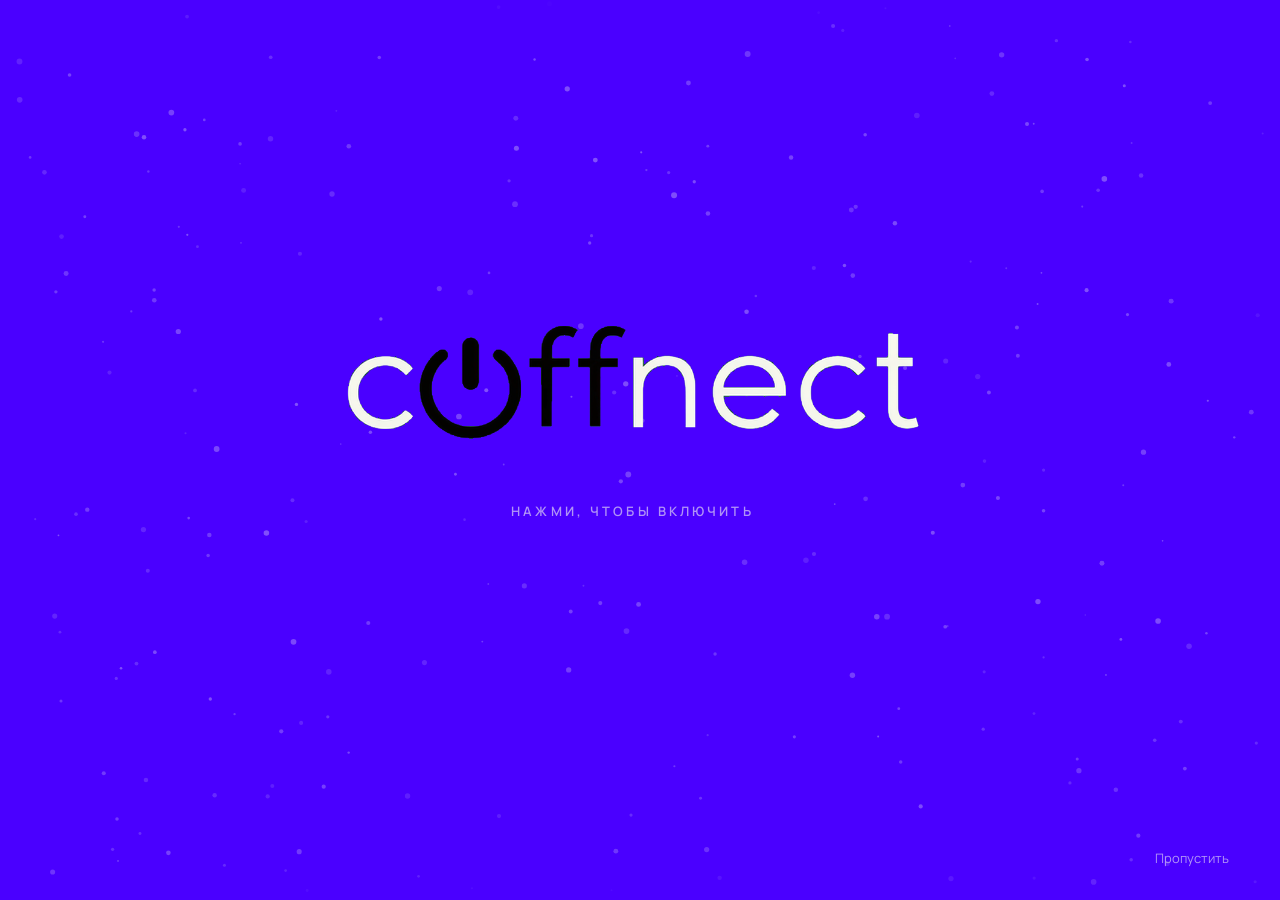
==== commit 81f5e33f: "Медленное проявление (3,5 с), работает и при выключенных анимациях Windows Co-Authored-By: Claude Op" ====
--- a/index.html
+++ b/index.html
@@ -17,7 +17,7 @@
   <link rel="preconnect" href="https://fonts.googleapis.com">
   <link rel="preconnect" href="https://fonts.gstatic.com" crossorigin>
   <link href="https://fonts.googleapis.com/css2?family=Manrope:wght@400;600;800&display=swap" rel="stylesheet">
-  <link rel="stylesheet" href="css/style.css?v=12">
+  <link rel="stylesheet" href="css/style.css?v=13">
 </head>
 <body class="is-off">
 
@@ -147,8 +147,8 @@
     <p>© 2026 CONNECT · Тирасполь, ул. Комсомольская 10/1</p>
   </footer>
 
-  <script src="js/particles.js?v=12"></script>
-  <script src="js/intro.js?v=12"></script>
-  <script src="js/consent.js?v=12"></script>
+  <script src="js/particles.js?v=13"></script>
+  <script src="js/intro.js?v=13"></script>
+  <script src="js/consent.js?v=13"></script>
 </body>
 </html>
--- a/css/style.css
+++ b/css/style.css
@@ -211,15 +211,16 @@
 
 /* Плавное появление после нажатия кнопки питания:
    всё остальное проявляется одновременно и медленно, без этапов. */
-.particles { transition: opacity 2.2s ease; }
+:root { --reveal: 3.5s cubic-bezier(.45, 0, .25, 1); }
+.particles { transition: opacity var(--reveal); }
 .is-off .particles,
 .is-switching .particles { opacity: .35; }
 
-.powering-on.is-on .tagline { transition: none; visibility: visible; opacity: 1; translate: 0 0; animation: fade-in 2.2s ease both; }
-.powering-on.is-on .site-header { translate: 0 0; transition: opacity 2.2s ease, background .3s; }
+.powering-on.is-on .tagline { transition: none; visibility: visible; opacity: 1; translate: 0 0; animation: fade-in var(--reveal) both; }
+.powering-on.is-on .site-header { translate: 0 0; transition: opacity var(--reveal), background .3s; }
 .powering-on.is-on .tapes,
 .powering-on.is-on .content,
-.powering-on.is-on .site-footer { animation: fade-in 2.2s ease both; }
+.powering-on.is-on .site-footer { animation: fade-in var(--reveal) both; }
 
 @keyframes fade-in { from { opacity: 0; } }
 
@@ -785,4 +786,11 @@
 @media (prefers-reduced-motion: reduce) {
   *, *::before, *::after { animation-duration: .01ms !important; animation-iteration-count: 1 !important; transition-duration: .01ms !important; transition-delay: 0s !important; }
   html { scroll-behavior: auto; }
-}
+  /* Плавное проявление — не движение, его оставляем и при выключенных анимациях */
+  .powering-on.is-on .tagline,
+  .powering-on.is-on .tapes,
+  .powering-on.is-on .content,
+  .powering-on.is-on .site-footer { animation-duration: 3.5s !important; }
+  .powering-on.is-on .site-header,
+  .powering-on .particles { transition-duration: 3.5s !important; }
+}
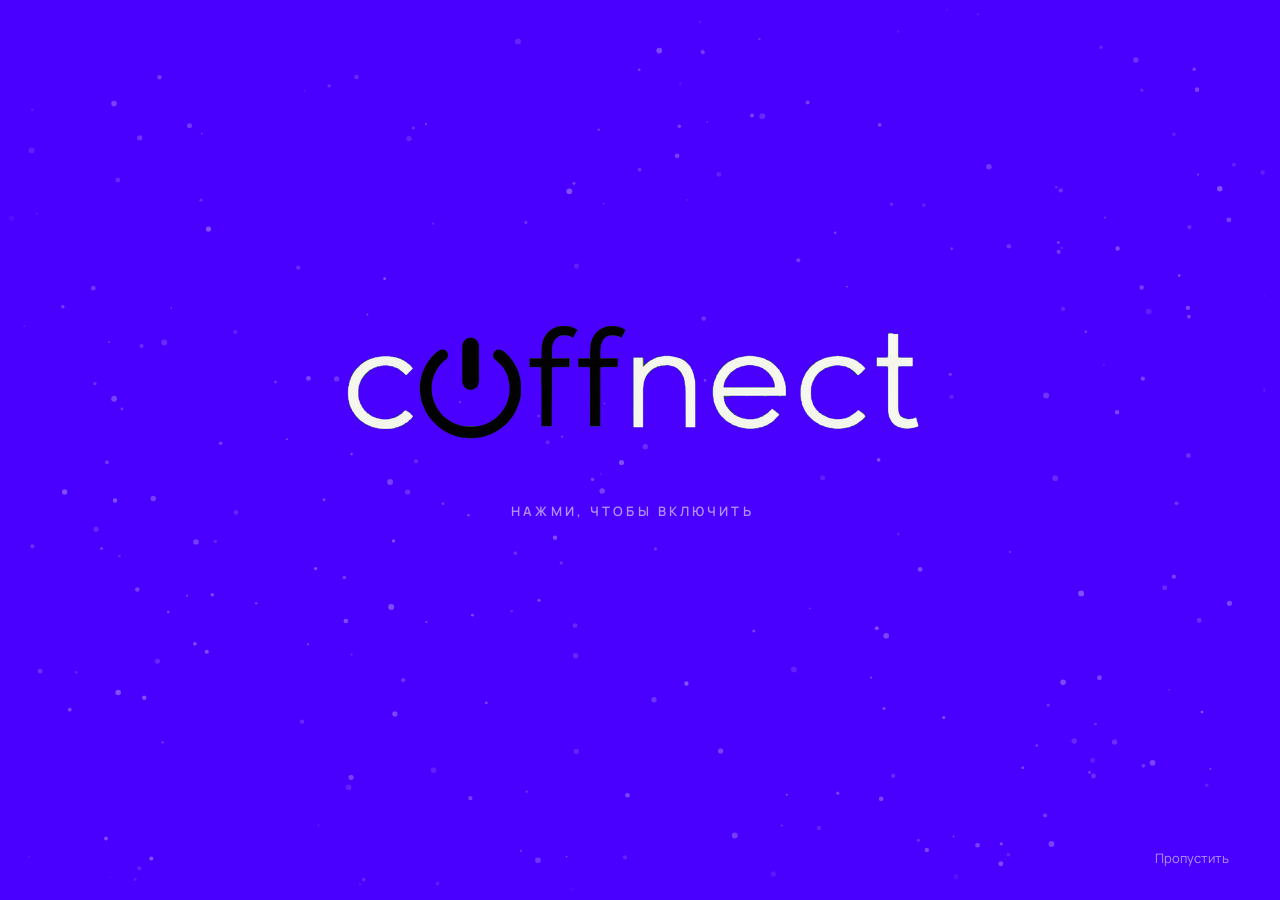
==== commit c73d5150: "Базовое SEO: иконки, превью для соцсетей, canonical, h1, разметка магазина, sitemap, robots Co-Autho" ====
--- a/index.html
+++ b/index.html
@@ -6,6 +6,62 @@
   <title>CONNECT — смартфоны, аксессуары и ремонт в Тирасполе</title>
   <meta name="description" content="15 лет продаём и ремонтируем смартфоны. Ремонт от 30 минут, iPhone и Samsung в наличии и под заказ, рассрочка. Тирасполь, ул. Комсомольская 10/1.">
   <meta name="theme-color" content="#4A00FF">
+  <!-- SEO -->
+  <link rel="canonical" href="https://voloshindaniil0611.github.io/connect-md/">
+  <link rel="icon" href="favicon.ico" sizes="32x32">
+  <link rel="icon" href="assets/favicon.svg" type="image/svg+xml">
+  <link rel="apple-touch-icon" href="assets/apple-touch-icon.png">
+  <link rel="manifest" href="site.webmanifest">
+  <meta property="og:type" content="website">
+  <meta property="og:site_name" content="CONNECT">
+  <meta property="og:locale" content="ru_RU">
+  <meta property="og:title" content="CONNECT — смартфоны, аксессуары и ремонт в Тирасполе">
+  <meta property="og:description" content="15 лет продаём и ремонтируем смартфоны. Ремонт от 30 минут, iPhone и Samsung в наличии и под заказ, рассрочка. Тирасполь, ул. Комсомольская 10/1.">
+  <meta property="og:url" content="https://voloshindaniil0611.github.io/connect-md/">
+  <meta property="og:image" content="https://voloshindaniil0611.github.io/connect-md/assets/og-image.jpg">
+  <meta property="og:image:width" content="1200">
+  <meta property="og:image:height" content="630">
+  <meta name="twitter:card" content="summary_large_image">
+  <!-- /SEO -->
+  <script type="application/ld+json">
+{
+    "@context": "https://schema.org",
+    "@type": "MobilePhoneStore",
+    "name": "CONNECT",
+    "alternateName": "Коннект",
+    "description": "Продажа смартфонов, аксессуаров и ремонт телефонов и ноутбуков в Тирасполе. Ремонт от 30 минут.",
+    "url": "https://voloshindaniil0611.github.io/connect-md/",
+    "logo": "https://voloshindaniil0611.github.io/connect-md/assets/icon-512.png",
+    "image": "https://voloshindaniil0611.github.io/connect-md/assets/og-image.jpg",
+    "telephone": "+37377507700",
+    "address": {
+      "@type": "PostalAddress",
+      "streetAddress": "ул. Комсомольская 10/1",
+      "addressLocality": "Тирасполь",
+      "postalCode": "MD-3300",
+      "addressCountry": "MD"
+    },
+    "sameAs": [
+      "https://www.instagram.com/connect_md/"
+    ],
+    "makesOffer": [
+      {
+        "@type": "Offer",
+        "itemOffered": {
+          "@type": "Service",
+          "name": "Ремонт телефонов и ноутбуков"
+        }
+      },
+      {
+        "@type": "Offer",
+        "itemOffered": {
+          "@type": "Product",
+          "name": "Смартфоны, планшеты, ноутбуки и аксессуары"
+        }
+      }
+    ]
+  }
+  </script>
   <!-- Интро показываем только при первом заходе: решаем до отрисовки, чтобы не мигало -->
   <script>
     try {
@@ -17,7 +73,7 @@
   <link rel="preconnect" href="https://fonts.googleapis.com">
   <link rel="preconnect" href="https://fonts.gstatic.com" crossorigin>
   <link href="https://fonts.googleapis.com/css2?family=Manrope:wght@400;600;800&display=swap" rel="stylesheet">
-  <link rel="stylesheet" href="css/style.css?v=13">
+  <link rel="stylesheet" href="css/style.css?v=14">
 </head>
 <body class="is-off">
 
@@ -55,7 +111,7 @@
     <button class="skip" type="button">Пропустить</button>
 
     <div class="tagline">
-      <p class="tagline__main">15 лет продаём и ремонтируем ваши смартфоны</p>
+      <h1 class="tagline__main">15 лет продаём и ремонтируем ваши смартфоны<span class="visually-hidden"> — магазин и сервисный центр CONNECT в Тирасполе</span></h1>
       <p class="tagline__sub">Ремонт от 30 минут · Смартфоны в наличии и под заказ</p>
       <div class="tagline__actions">
         <a class="btn" href="catalog.html">Каталог</a>
@@ -147,8 +203,8 @@
     <p>© 2026 CONNECT · Тирасполь, ул. Комсомольская 10/1</p>
   </footer>
 
-  <script src="js/particles.js?v=13"></script>
-  <script src="js/intro.js?v=13"></script>
-  <script src="js/consent.js?v=13"></script>
+  <script src="js/particles.js?v=14"></script>
+  <script src="js/intro.js?v=14"></script>
+  <script src="js/consent.js?v=14"></script>
 </body>
 </html>
--- a/css/style.css
+++ b/css/style.css
@@ -31,6 +31,17 @@
 body:not(.is-on) .site-footer { display: none; }
 
 a { color: inherit; text-decoration: none; }
+
+/* Текст только для поисковиков и экранных читалок */
+.visually-hidden {
+  position: absolute !important;
+  width: 1px; height: 1px;
+  margin: -1px; padding: 0;
+  overflow: hidden;
+  clip: rect(0 0 0 0);
+  white-space: nowrap;
+  border: 0;
+}
 button { font: inherit; color: inherit; background: none; border: 0; cursor: pointer; }
 img { display: block; max-width: 100%; }
 
